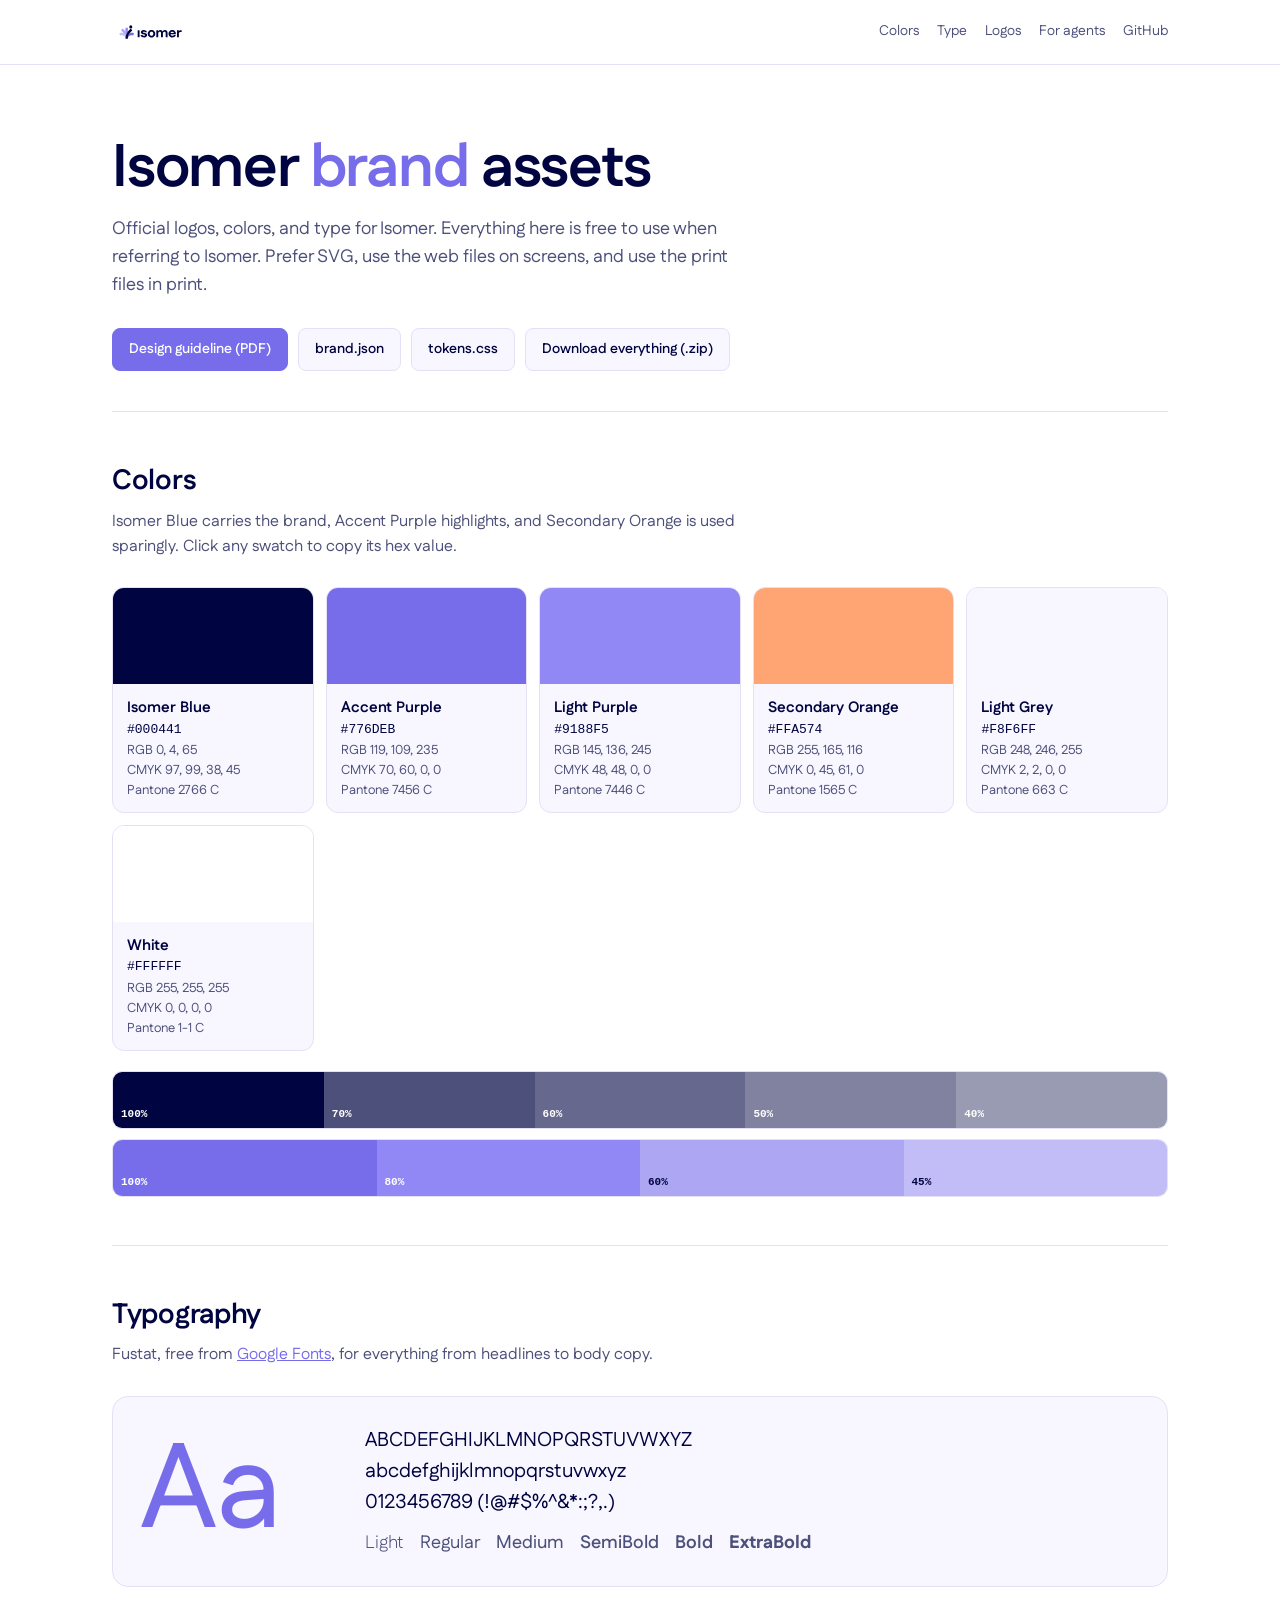
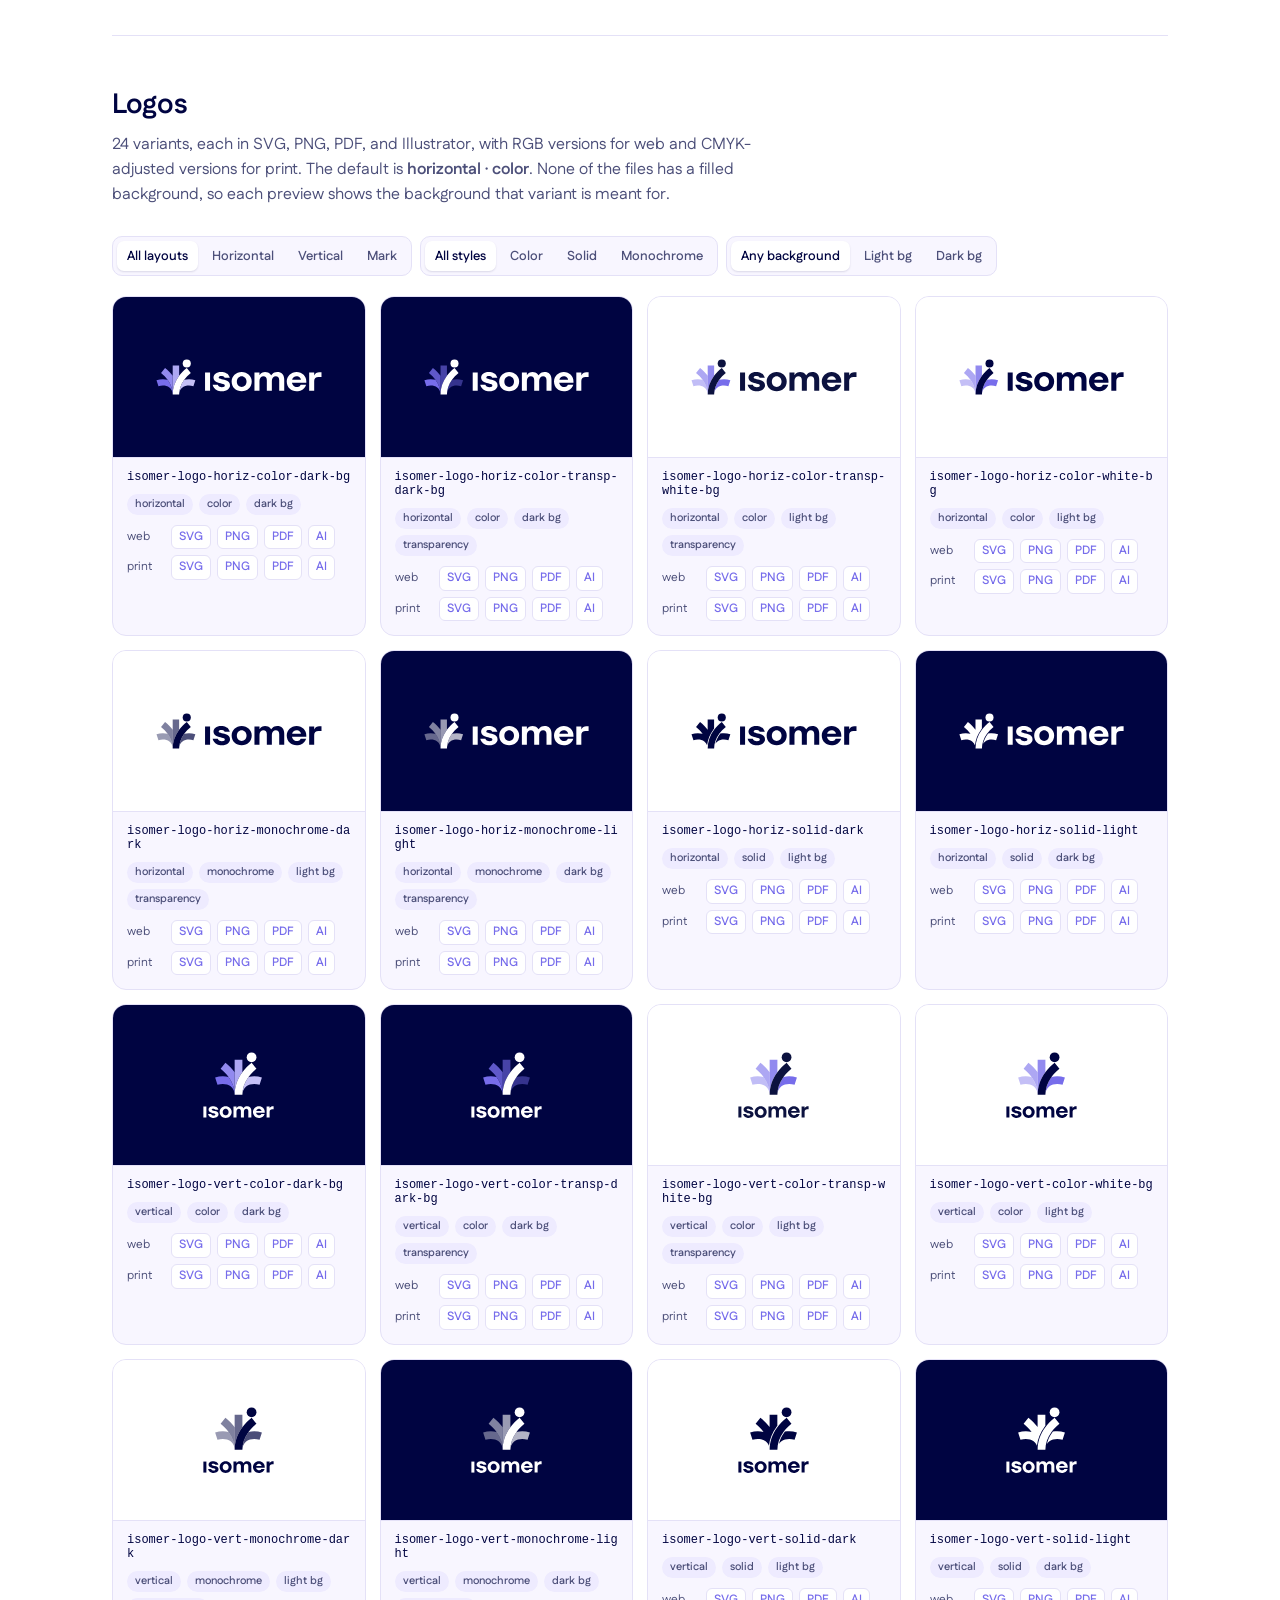
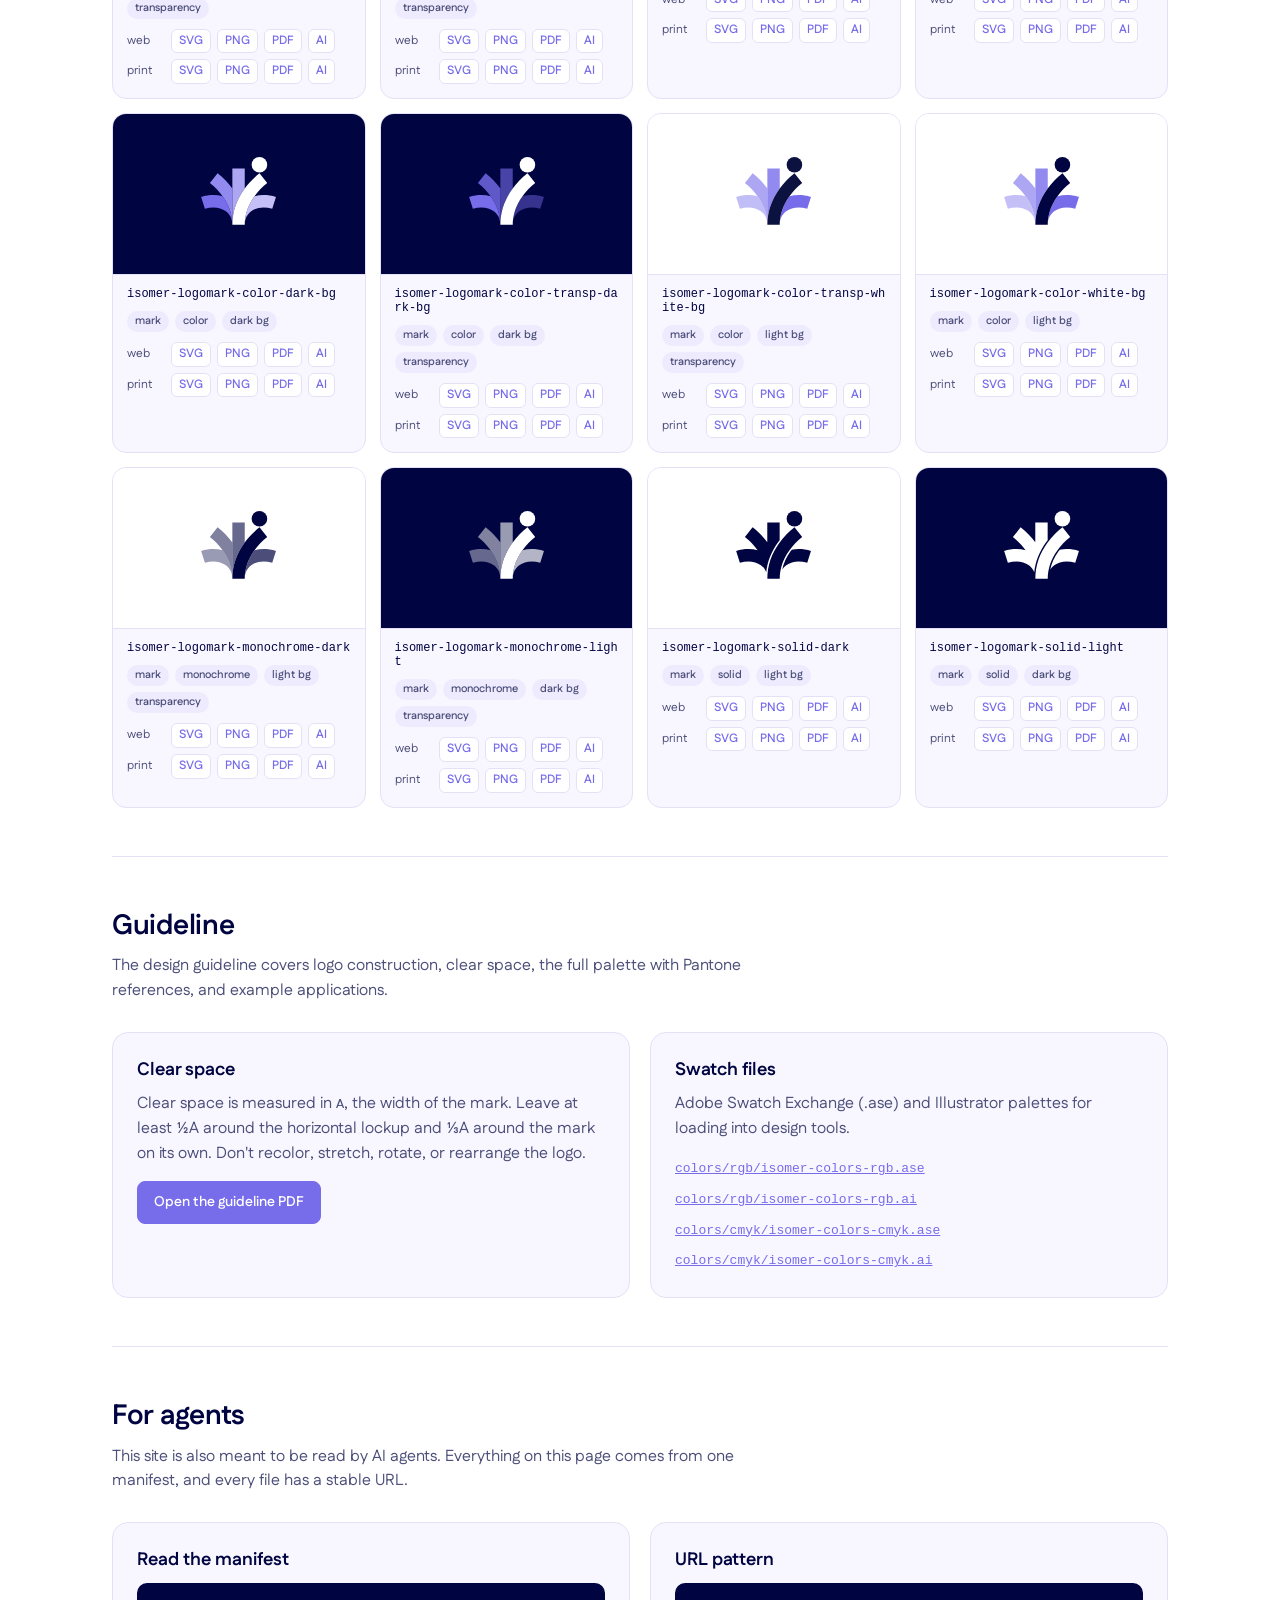
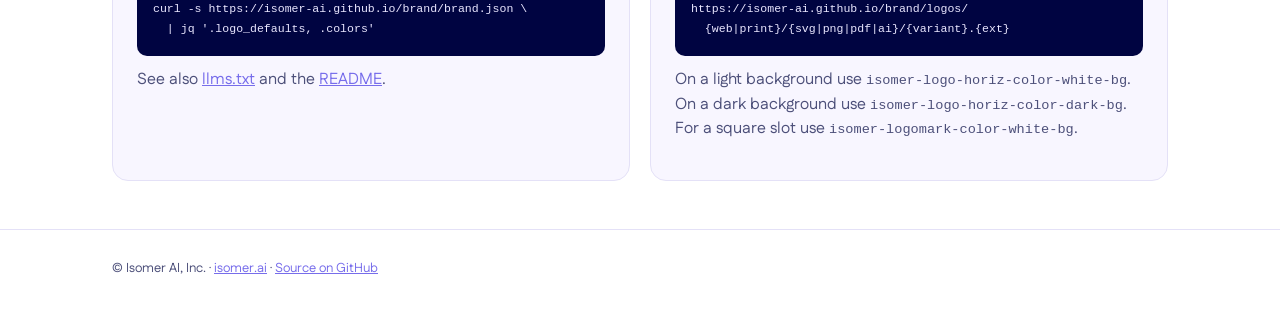
==== index.html @ 3ccd3fd5 "Add Isomer brand assets, manifest, and browsable site Logos (24 variants in SVG/PNG/PDF/AI, web RGB " ====
<!doctype html>
<html lang="en">
<head>
<meta charset="utf-8">
<meta name="viewport" content="width=device-width, initial-scale=1">
<title>Isomer Brand</title>
<meta name="description" content="Official Isomer logos, colors, and typography. Machine-readable manifest at brand.json.">
<link rel="icon" type="image/svg+xml" href="logos/web/svg/isomer-logomark-color-white-bg.svg">
<link rel="alternate" type="application/json" href="brand.json" title="Isomer brand manifest">
<link rel="preconnect" href="https://fonts.googleapis.com">
<link rel="preconnect" href="https://fonts.gstatic.com" crossorigin>
<link href="https://fonts.googleapis.com/css2?family=Fustat:wght@300..800&display=swap" rel="stylesheet">
<style>
  :root {
    --blue: #000441;
    --purple: #776DEB;
    --purple-light: #9188F5;
    --orange: #FFA574;
    --grey: #F8F6FF;

    --bg: #FFFFFF;
    --surface: #F8F6FF;
    --ink: #000441;
    --muted: #4D507A;
    --line: #E4E1F7;
    --chip: #EEEBFF;
    --tile-light: #FFFFFF;
    --tile-dark: #000441;
    color-scheme: light;
  }
  @media (prefers-color-scheme: dark) {
    :root:not([data-theme="light"]) {
      --bg: #04072B;
      --surface: #0B0F3D;
      --ink: #F2F0FF;
      --muted: #A9ABC8;
      --line: #1F2458;
      --chip: #171C52;
      --tile-light: #F8F6FF;
      --tile-dark: #000441;
      color-scheme: dark;
    }
  }
  :root[data-theme="dark"] {
    --bg: #04072B;
    --surface: #0B0F3D;
    --ink: #F2F0FF;
    --muted: #A9ABC8;
    --line: #1F2458;
    --chip: #171C52;
    --tile-light: #F8F6FF;
    --tile-dark: #000441;
    color-scheme: dark;
  }

  * { box-sizing: border-box; }
  html { -webkit-text-size-adjust: 100%; }
  body {
    margin: 0;
    background: var(--bg);
    color: var(--ink);
    font-family: "Fustat", system-ui, -apple-system, "Segoe UI", sans-serif;
    font-size: 16px;
    line-height: 1.55;
  }
  a { color: var(--purple); }
  code, pre { font-family: ui-monospace, SFMono-Regular, Menlo, monospace; font-size: 0.85em; }

  .wrap { max-width: 1120px; margin: 0 auto; padding: 0 16px; }
  @media (min-width: 720px) { .wrap { padding: 0 32px; } }

  header.top {
    border-bottom: 1px solid var(--line);
    position: sticky; top: 0; z-index: 5;
    background: color-mix(in srgb, var(--bg) 88%, transparent);
    backdrop-filter: blur(10px);
  }
  header.top .wrap { display: flex; align-items: center; gap: 16px; height: 64px; }
  header.top img { height: 28px; display: block; }
  header.top nav { margin-left: auto; display: flex; gap: 18px; font-size: 14px; }
  header.top nav a { color: var(--muted); text-decoration: none; }
  header.top nav a:hover { color: var(--ink); }
  @media (max-width: 640px) { header.top nav .opt { display: none; } }
  .logo-dark-mode { display: none !important; }
  @media (prefers-color-scheme: dark) {
    :root:not([data-theme="light"]) .logo-light-mode { display: none !important; }
    :root:not([data-theme="light"]) .logo-dark-mode { display: block !important; }
  }
  :root[data-theme="dark"] .logo-light-mode { display: none !important; }
  :root[data-theme="dark"] .logo-dark-mode { display: block !important; }

  .hero { padding: 72px 0 40px; }
  .hero h1 { font-size: clamp(36px, 6vw, 60px); line-height: 1.05; margin: 0 0 16px; font-weight: 700; letter-spacing: -0.02em; }
  .hero h1 span { color: var(--purple); }
  .hero p { max-width: 640px; color: var(--muted); font-size: 18px; margin: 0; }
  .hero .actions { display: flex; flex-wrap: wrap; gap: 10px; margin-top: 28px; }
  .btn {
    display: inline-flex; align-items: center; gap: 8px;
    padding: 10px 16px; border-radius: 8px; font-weight: 600; font-size: 14px;
    text-decoration: none; border: 1px solid var(--line); color: var(--ink); background: var(--surface);
  }
  .btn.primary { background: var(--purple); border-color: var(--purple); color: #fff; }

  section { padding: 48px 0; border-top: 1px solid var(--line); }
  section h2 { font-size: 28px; margin: 0 0 6px; letter-spacing: -0.01em; }
  section .lede { color: var(--muted); margin: 0 0 28px; max-width: 680px; }

  /* Colors */
  .swatches { display: grid; grid-template-columns: repeat(auto-fill, minmax(170px, 1fr)); gap: 12px; }
  .swatch { border: 1px solid var(--line); border-radius: 12px; overflow: hidden; background: var(--surface); cursor: pointer; text-align: left; padding: 0; font: inherit; color: inherit; }
  .swatch .chip { height: 96px; }
  .swatch .meta { padding: 12px 14px; font-size: 13px; color: var(--muted); }
  .swatch .meta b { display: block; color: var(--ink); font-size: 15px; }
  .swatch .meta .hex { font-family: ui-monospace, Menlo, monospace; color: var(--ink); }
  .tints { margin-top: 20px; display: grid; gap: 10px; }
  .tint-row { display: flex; border-radius: 10px; overflow: hidden; border: 1px solid var(--line); }
  .tint-row button { flex: 1; min-width: 0; height: 56px; border: 0; cursor: pointer; font: 600 11px ui-monospace, Menlo, monospace; display: flex; align-items: flex-end; padding: 8px; }

  /* Type */
  .type { display: grid; gap: 24px; grid-template-columns: 1fr; align-items: center; background: var(--surface); border: 1px solid var(--line); border-radius: 16px; padding: 28px; }
  @media (min-width: 720px) { .type { grid-template-columns: 200px 1fr; } }
  .type .aa { font-size: 120px; line-height: 1; font-weight: 500; color: var(--purple); }
  .type .glyphs { font-size: 20px; word-break: break-all; }
  .type .weights { display: flex; flex-wrap: wrap; gap: 16px; margin-top: 12px; color: var(--muted); font-size: 18px; }

  /* Logos */
  .filters { display: flex; flex-wrap: wrap; gap: 8px; margin-bottom: 20px; }
  .filters .group { display: flex; gap: 4px; background: var(--surface); border: 1px solid var(--line); border-radius: 10px; padding: 4px; flex-wrap: wrap; }
  .filters button { border: 0; background: transparent; color: var(--muted); font: 600 13px "Fustat", sans-serif; padding: 6px 10px; border-radius: 7px; cursor: pointer; }
  .filters button[aria-pressed="true"] { background: var(--bg); color: var(--ink); box-shadow: 0 1px 2px rgba(0,4,65,.12); }
  .grid { display: grid; grid-template-columns: repeat(auto-fill, minmax(250px, 1fr)); gap: 14px; }
  .card { border: 1px solid var(--line); border-radius: 14px; overflow: hidden; background: var(--surface); display: flex; flex-direction: column; }
  .card .preview { height: 160px; display: flex; align-items: center; justify-content: center; padding: 24px; }
  .card .preview.light { background: var(--tile-light); }
  .card .preview.dark { background: var(--tile-dark); }
  .card .preview img { max-width: 100%; max-height: 100%; }
  .card .body { padding: 12px 14px 14px; border-top: 1px solid var(--line); }
  .card .id { font: 12px ui-monospace, Menlo, monospace; word-break: break-all; margin-bottom: 10px; }
  .card .tags { display: flex; gap: 6px; flex-wrap: wrap; margin-bottom: 10px; }
  .tag { background: var(--chip); color: var(--muted); border-radius: 999px; padding: 2px 8px; font-size: 11px; font-weight: 600; }
  .dl { display: flex; flex-wrap: wrap; gap: 6px; align-items: center; font-size: 12px; }
  .dl span { color: var(--muted); width: 38px; }
  .dl a { text-decoration: none; border: 1px solid var(--line); border-radius: 6px; padding: 2px 7px; font-weight: 600; background: var(--bg); }
  .dl + .dl { margin-top: 6px; }

  /* Guideline + agents */
  .two { display: grid; gap: 20px; grid-template-columns: 1fr; }
  @media (min-width: 860px) { .two { grid-template-columns: 1fr 1fr; } }
  .panel { background: var(--surface); border: 1px solid var(--line); border-radius: 16px; padding: 24px; min-width: 0; }
  .panel h3 { margin: 0 0 8px; font-size: 18px; }
  .panel p { color: var(--muted); margin: 0 0 14px; }
  pre { background: var(--blue); color: #E9E7FF; padding: 16px; border-radius: 10px; overflow-x: auto; margin: 0 0 12px; line-height: 1.5; }
  .files { list-style: none; padding: 0; margin: 0; display: grid; gap: 6px; }
  .files a { font-family: ui-monospace, Menlo, monospace; font-size: 13px; }

  footer { border-top: 1px solid var(--line); padding: 28px 0 48px; color: var(--muted); font-size: 13px; }

  .toast { position: fixed; bottom: 20px; left: 50%; transform: translateX(-50%) translateY(20px); background: var(--blue); color: #fff; padding: 8px 14px; border-radius: 8px; font-size: 13px; opacity: 0; transition: .2s; pointer-events: none; }
  .toast.show { opacity: 1; transform: translateX(-50%) translateY(0); }
</style>
</head>
<body>
<header class="top">
  <div class="wrap">
    <a href="./" aria-label="Isomer brand home">
      <img class="logo-light-mode" src="logos/web/svg/isomer-logo-horiz-color-white-bg.svg" alt="Isomer">
      <img class="logo-dark-mode" src="logos/web/svg/isomer-logo-horiz-color-dark-bg.svg" alt="Isomer">
    </a>
    <nav>
      <a href="#colors">Colors</a>
      <a href="#type" class="opt">Type</a>
      <a href="#logos">Logos</a>
      <a href="#agents">For agents</a>
      <a href="https://github.com/isomer-ai/brand" class="opt">GitHub</a>
    </nav>
  </div>
</header>

<main class="wrap">
  <div class="hero">
    <h1>Isomer <span>brand</span> assets</h1>
    <p>Official logos, colors, and type for Isomer. Everything here is free to use when referring to Isomer. Prefer SVG, use the web files on screens, and use the print files in print.</p>
    <div class="actions">
      <a class="btn primary" href="guidelines/isomer-design-guideline.pdf">Design guideline (PDF)</a>
      <a class="btn" href="brand.json">brand.json</a>
      <a class="btn" href="tokens.css">tokens.css</a>
      <a class="btn" href="https://github.com/isomer-ai/brand/archive/refs/heads/main.zip">Download everything (.zip)</a>
    </div>
  </div>

  <section id="colors">
    <h2>Colors</h2>
    <p class="lede">Isomer Blue carries the brand, Accent Purple highlights, and Secondary Orange is used sparingly. Click any swatch to copy its hex value.</p>
    <div class="swatches" id="swatches"></div>
    <div class="tints" id="tints"></div>
  </section>

  <section id="type">
    <h2>Typography</h2>
    <p class="lede">Fustat, free from <a href="https://fonts.google.com/specimen/Fustat">Google Fonts</a>, for everything from headlines to body copy.</p>
    <div class="type">
      <div class="aa">Aa</div>
      <div>
        <div class="glyphs">ABCDEFGHIJKLMNOPQRSTUVWXYZ<br>abcdefghijklmnopqrstuvwxyz<br>0123456789 (!@#$%^&amp;*:;?,.)</div>
        <div class="weights">
          <span style="font-weight:300">Light</span>
          <span style="font-weight:400">Regular</span>
          <span style="font-weight:500">Medium</span>
          <span style="font-weight:600">SemiBold</span>
          <span style="font-weight:700">Bold</span>
          <span style="font-weight:800">ExtraBold</span>
        </div>
      </div>
    </div>
  </section>

  <section id="logos">
    <h2>Logos</h2>
    <p class="lede">24 variants, each in SVG, PNG, PDF, and Illustrator, with RGB versions for web and CMYK-adjusted versions for print. The default is <b>horizontal · color</b>. None of the files has a filled background, so each preview shows the background that variant is meant for.</p>
    <div class="filters" id="filters"></div>
    <div class="grid" id="grid"></div>
  </section>

  <section id="guideline">
    <h2>Guideline</h2>
    <p class="lede">The design guideline covers logo construction, clear space, the full palette with Pantone references, and example applications.</p>
    <div class="two">
      <div class="panel">
        <h3>Clear space</h3>
        <p>Clear space is measured in <code>A</code>, the width of the mark. Leave at least ½A around the horizontal lockup and ⅓A around the mark on its own. Don't recolor, stretch, rotate, or rearrange the logo.</p>
        <a class="btn primary" href="guidelines/isomer-design-guideline.pdf">Open the guideline PDF</a>
      </div>
      <div class="panel">
        <h3>Swatch files</h3>
        <p>Adobe Swatch Exchange (.ase) and Illustrator palettes for loading into design tools.</p>
        <ul class="files">
          <li><a href="colors/rgb/isomer-colors-rgb.ase">colors/rgb/isomer-colors-rgb.ase</a></li>
          <li><a href="colors/rgb/isomer-colors-rgb.ai">colors/rgb/isomer-colors-rgb.ai</a></li>
          <li><a href="colors/cmyk/isomer-colors-cmyk.ase">colors/cmyk/isomer-colors-cmyk.ase</a></li>
          <li><a href="colors/cmyk/isomer-colors-cmyk.ai">colors/cmyk/isomer-colors-cmyk.ai</a></li>
        </ul>
      </div>
    </div>
  </section>

  <section id="agents">
    <h2>For agents</h2>
    <p class="lede">This site is also meant to be read by AI agents. Everything on this page comes from one manifest, and every file has a stable URL.</p>
    <div class="two">
      <div class="panel">
        <h3>Read the manifest</h3>
<pre><code>curl -s https://isomer-ai.github.io/brand/brand.json \
  | jq '.logo_defaults, .colors'</code></pre>
        <p>See also <a href="llms.txt">llms.txt</a> and the <a href="https://github.com/isomer-ai/brand#readme">README</a>.</p>
      </div>
      <div class="panel">
        <h3>URL pattern</h3>
<pre><code>https://isomer-ai.github.io/brand/logos/
  {web|print}/{svg|png|pdf|ai}/{variant}.{ext}</code></pre>
        <p>On a light background use <code>isomer-logo-horiz-color-white-bg</code>. On a dark background use <code>isomer-logo-horiz-color-dark-bg</code>. For a square slot use <code>isomer-logomark-color-white-bg</code>.</p>
      </div>
    </div>
  </section>
</main>

<footer>
  <div class="wrap">© Isomer AI, Inc. · <a href="https://isomer.ai">isomer.ai</a> · <a href="https://github.com/isomer-ai/brand">Source on GitHub</a></div>
</footer>

<div class="toast" id="toast" role="status" aria-live="polite"></div>

<script>
(async () => {
  const toast = document.getElementById("toast");
  let t;
  const copy = async (text) => {
    try { await navigator.clipboard.writeText(text); toast.textContent = "Copied " + text; }
    catch { toast.textContent = text; }
    toast.classList.add("show"); clearTimeout(t); t = setTimeout(() => toast.classList.remove("show"), 1400);
  };
  const el = (tag, attrs = {}, ...kids) => {
    const n = document.createElement(tag);
    for (const [k, v] of Object.entries(attrs)) k === "style" ? n.style.cssText = v : n.setAttribute(k, v);
    for (const k of kids) n.append(k);
    return n;
  };
  const readable = (hex) => {
    const [r, g, b] = [1, 3, 5].map(i => parseInt(hex.slice(i, i + 2), 16));
    return (0.299 * r + 0.587 * g + 0.114 * b) > 160 ? "#000441" : "#FFFFFF";
  };

  let brand;
  try { brand = await (await fetch("brand.json")).json(); }
  catch { document.getElementById("grid").textContent = "Couldn't load brand.json."; return; }

  const sw = document.getElementById("swatches");
  for (const c of brand.colors) {
    const b = el("button", { class: "swatch", type: "button", title: "Copy " + c.hex },
      el("div", { class: "chip", style: `background:${c.hex}` }),
      el("div", { class: "meta" },
        el("b", {}, c.name),
        el("div", { class: "hex" }, c.hex),
        el("div", {}, `RGB ${c.rgb.join(", ")}`),
        el("div", {}, `CMYK ${c.cmyk.join(", ")}`),
        el("div", {}, `Pantone ${c.pantone}`)));
    b.onclick = () => copy(c.hex);
    sw.append(b);
  }
  const tints = document.getElementById("tints");
  for (const [name, steps] of Object.entries(brand.tints)) {
    const row = el("div", { class: "tint-row", "aria-label": name + " tints" });
    for (const [pct, hex] of Object.entries(steps).sort((a, b) => b[0] - a[0])) {
      const btn = el("button", { type: "button", title: `${name} ${pct}% · ${hex}`, style: `background:${hex};color:${readable(hex)}` }, `${pct}%`);
      btn.onclick = () => copy(hex);
      row.append(btn);
    }
    tints.append(row);
  }

  const state = { layout: "all", style: "all", use_on: "all" };
  const groups = {
    layout: [["all", "All layouts"], ["horizontal", "Horizontal"], ["vertical", "Vertical"], ["mark", "Mark"]],
    style: [["all", "All styles"], ["color", "Color"], ["solid", "Solid"], ["monochrome", "Monochrome"]],
    use_on: [["all", "Any background"], ["light", "Light bg"], ["dark", "Dark bg"]],
  };
  const filters = document.getElementById("filters");
  for (const [key, opts] of Object.entries(groups)) {
    const g = el("div", { class: "group", role: "group" });
    for (const [val, label] of opts) {
      const b = el("button", { type: "button", "aria-pressed": String(state[key] === val) }, label);
      b.onclick = () => {
        state[key] = val;
        g.querySelectorAll("button").forEach(x => x.setAttribute("aria-pressed", String(x === b)));
        render();
      };
      g.append(b);
    }
    filters.append(g);
  }

  const grid = document.getElementById("grid");
  const render = () => {
    grid.replaceChildren();
    for (const v of brand.logos) {
      if (["layout", "style", "use_on"].some(k => state[k] !== "all" && v[k] !== state[k])) continue;
      const rel = (u) => u.replace(brand.base_url, "");
      const rows = ["web", "print"].map(m => {
        const f = v.files[m] || {};
        return el("div", { class: "dl" }, el("span", {}, m),
          ...["svg", "png", "pdf", "ai"].filter(x => f[x]).map(x => el("a", { href: rel(f[x]), download: "" }, x.toUpperCase())));
      });
      const tags = [v.layout, v.style, v.use_on + " bg"].concat(v.transparency ? ["transparency"] : []);
      grid.append(el("div", { class: "card" },
        el("div", { class: "preview " + v.use_on },
          el("img", { src: rel(v.files.web.svg), alt: v.id, loading: "lazy" })),
        el("div", { class: "body" },
          el("div", { class: "id" }, v.id),
          el("div", { class: "tags" }, ...tags.map(x => el("span", { class: "tag" }, x))),
          ...rows)));
    }
    if (!grid.children.length) grid.textContent = "No variants match these filters.";
  };
  render();
})();
</script>
</body>
</html>
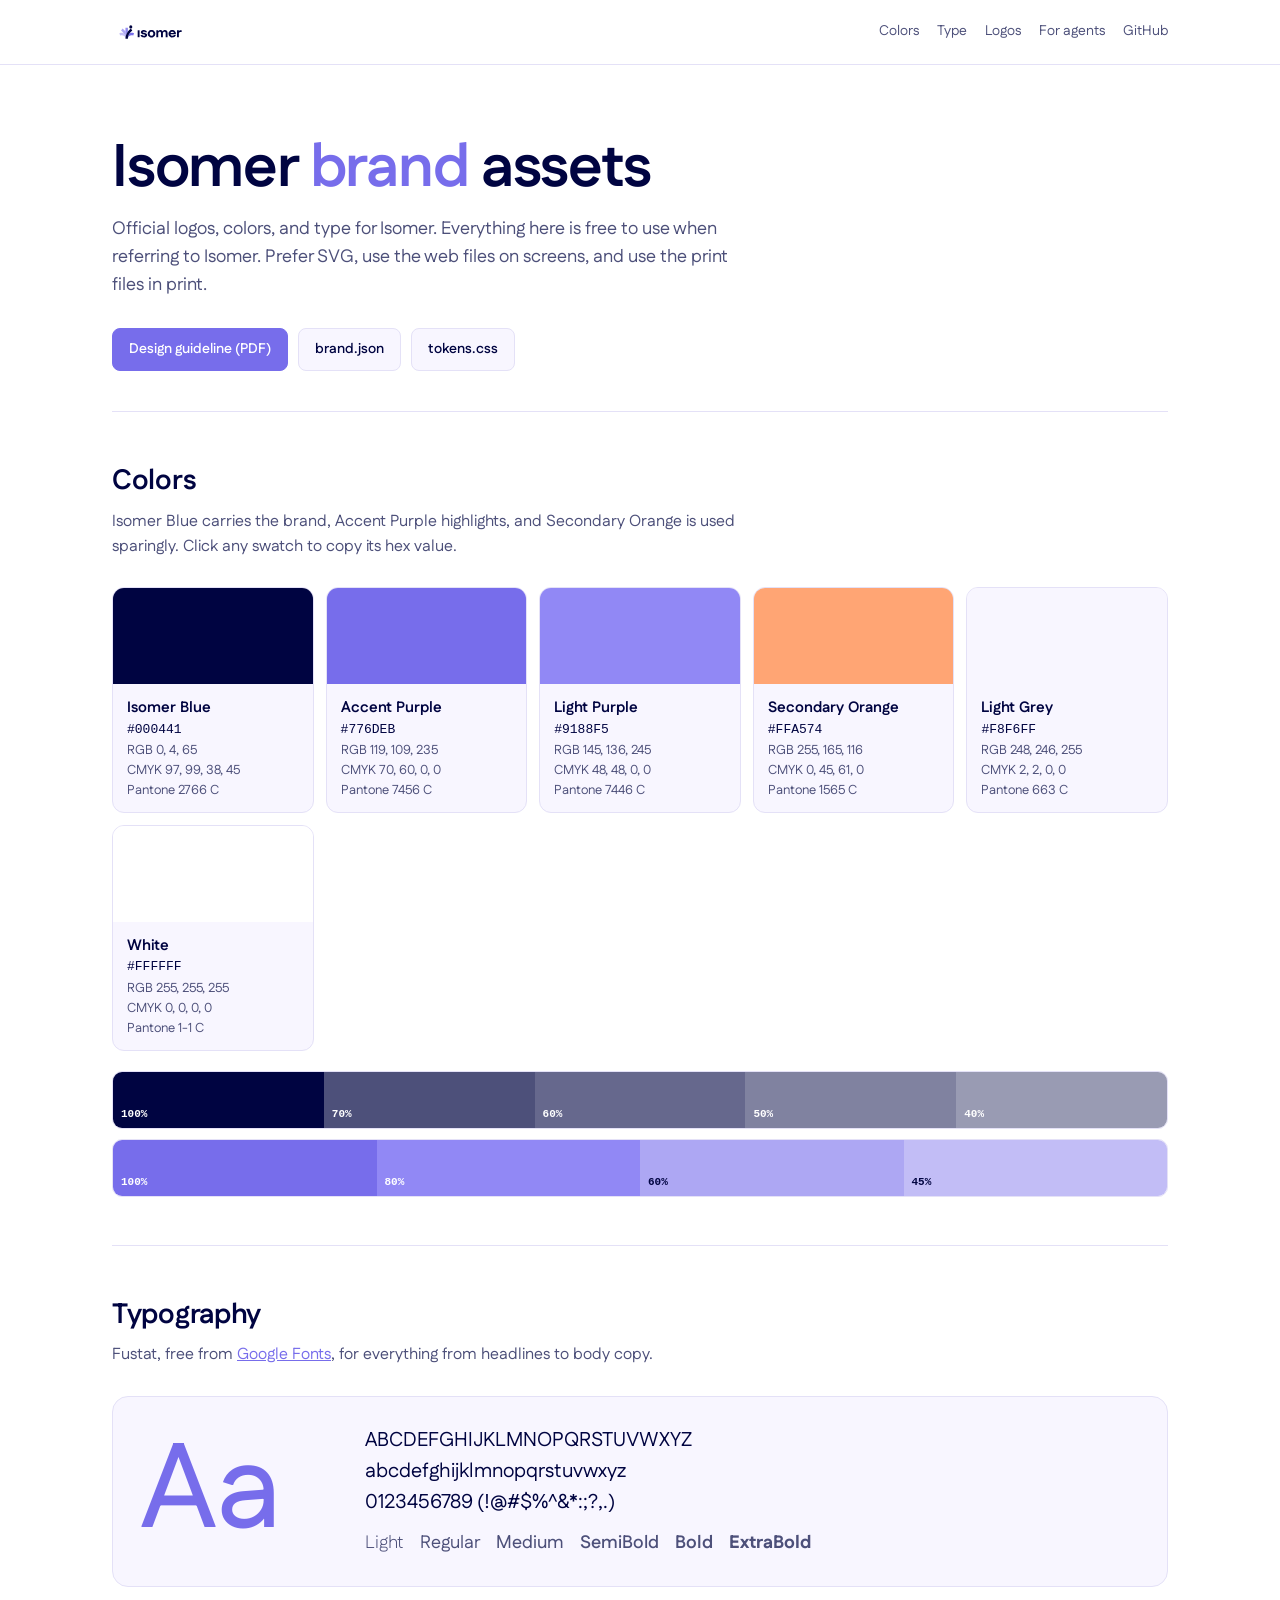
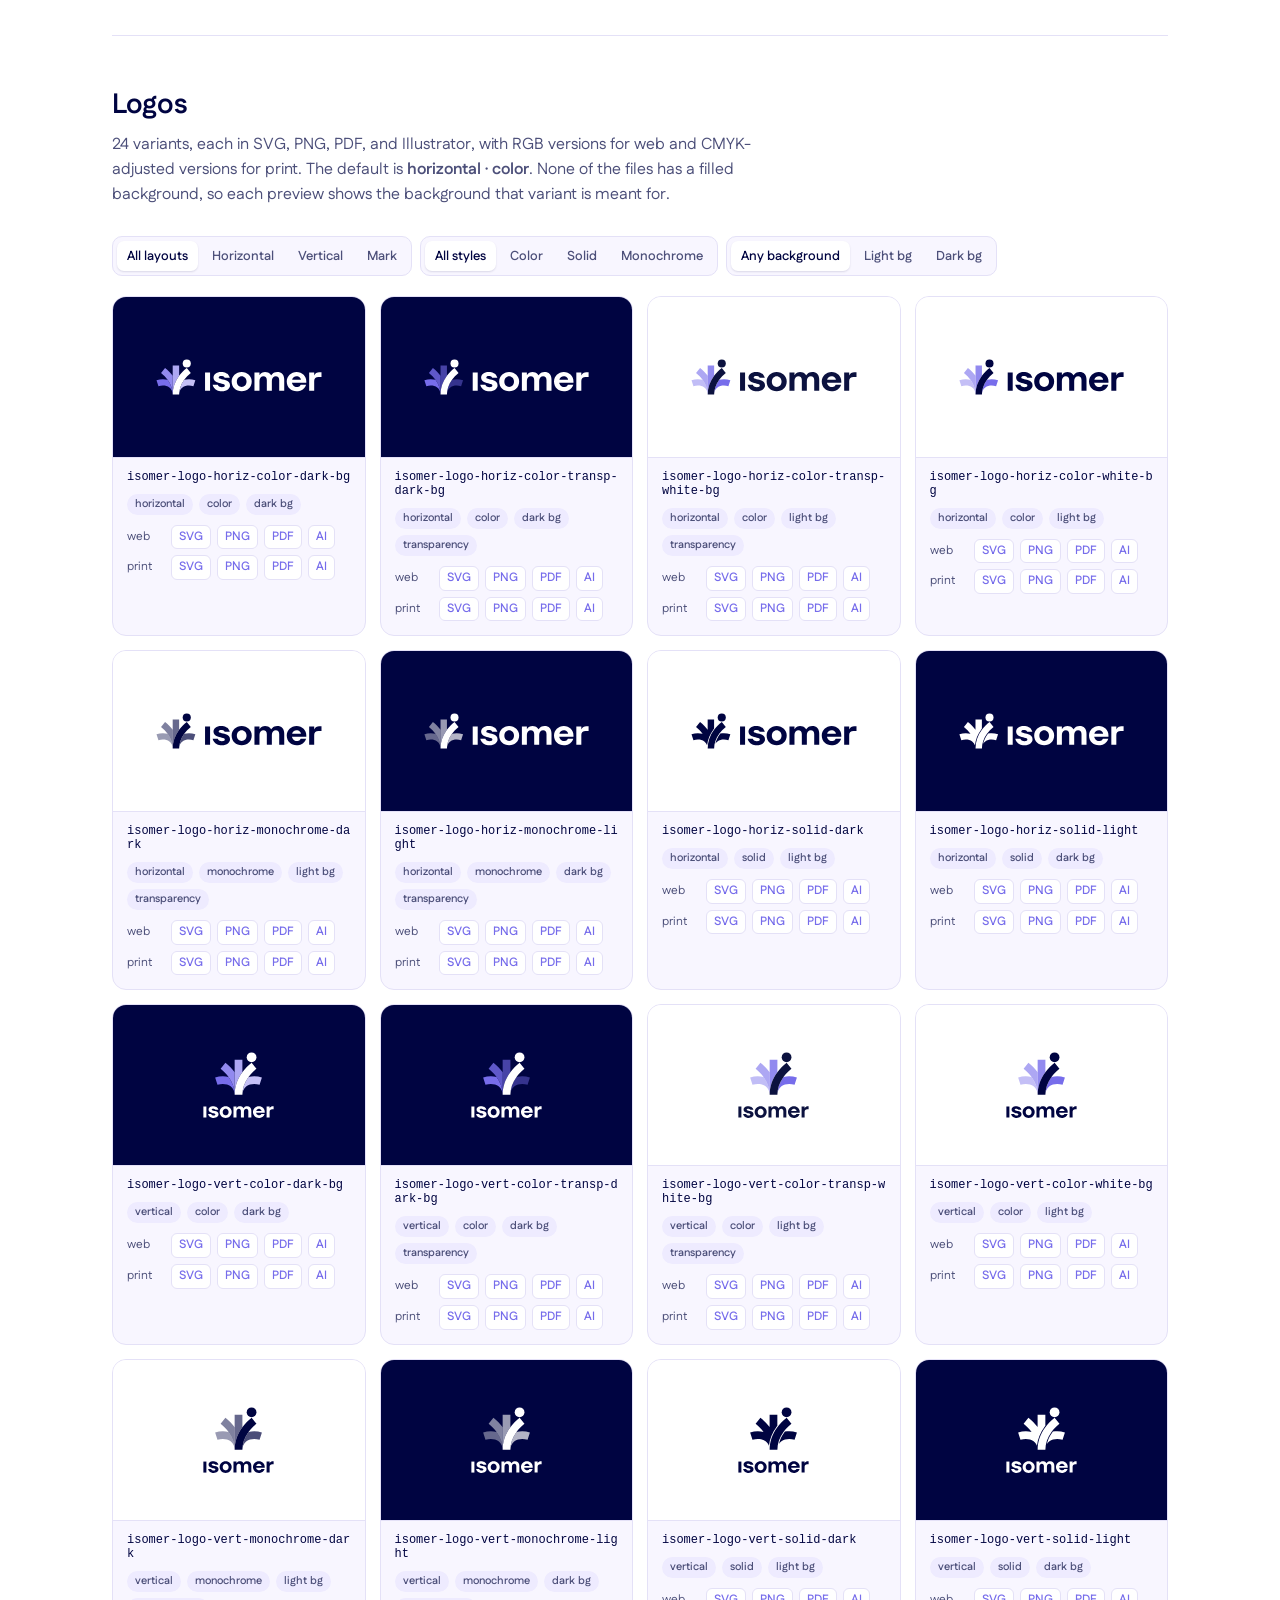
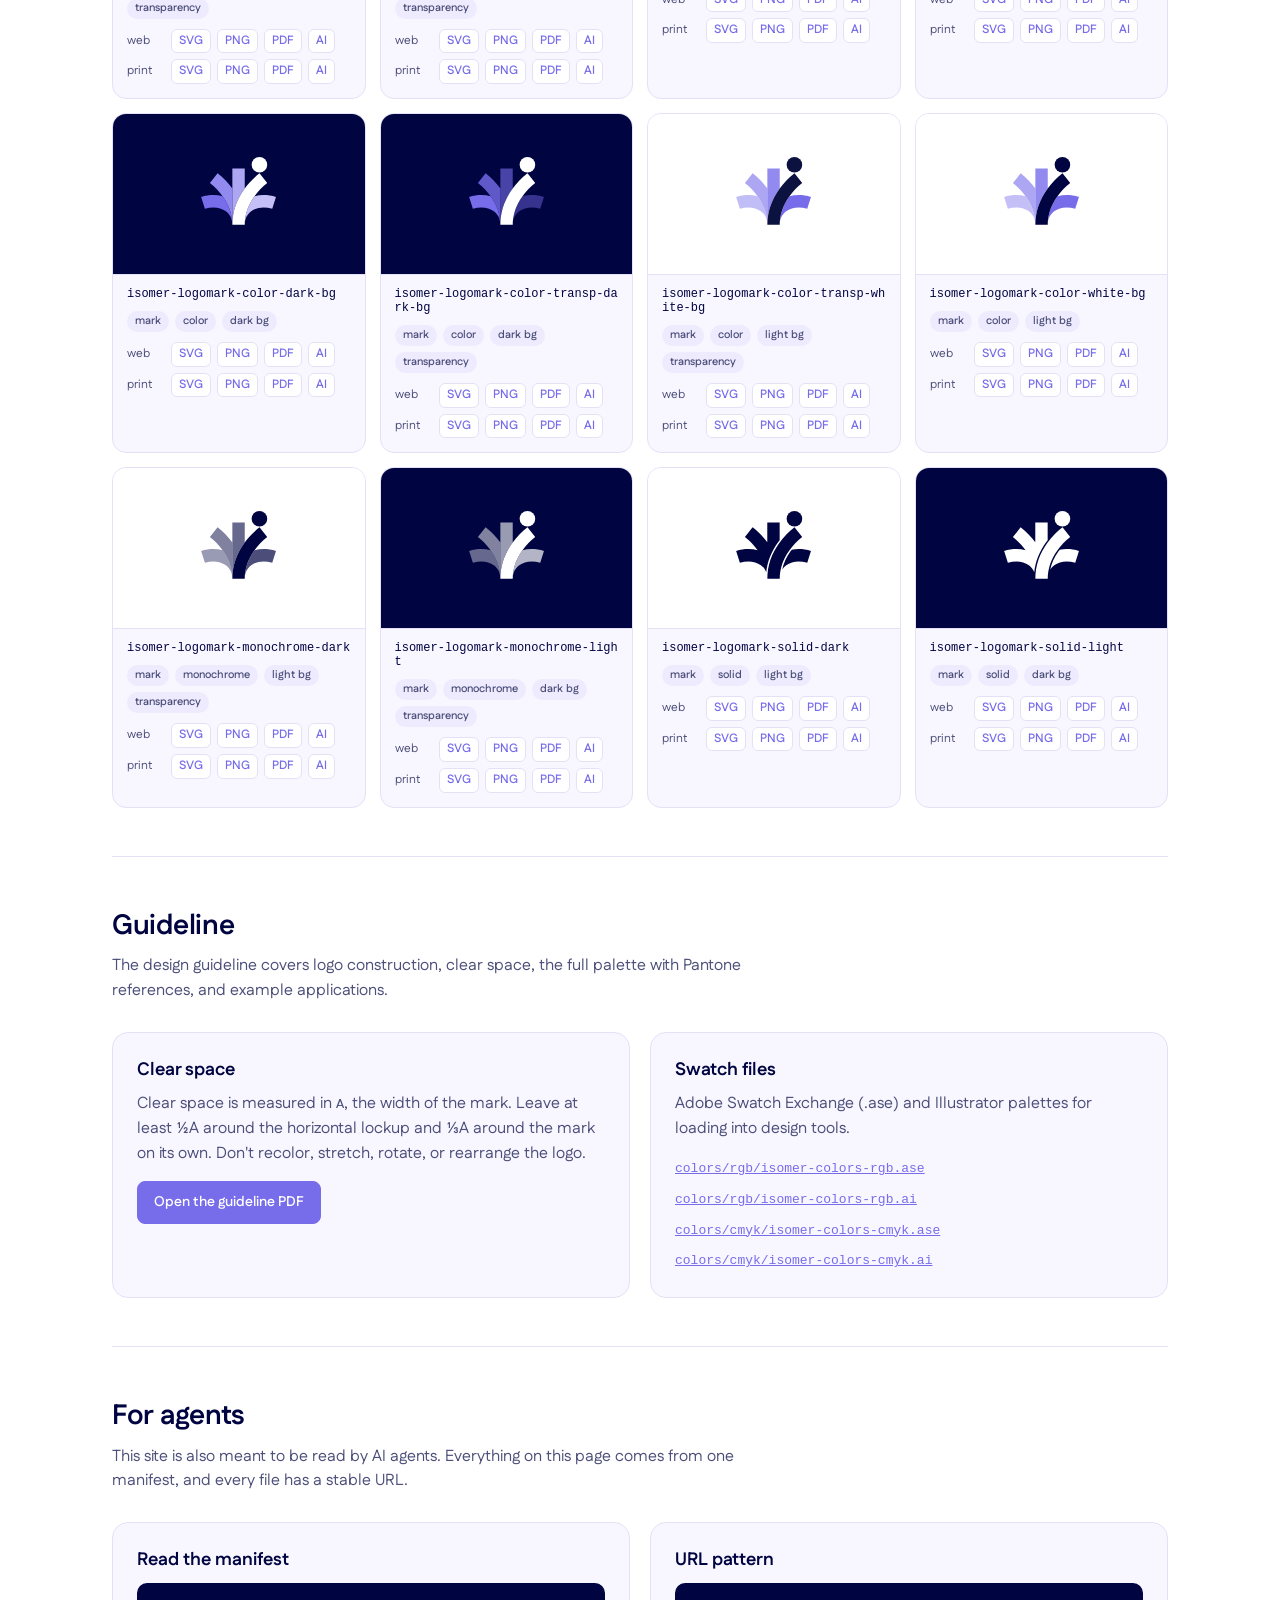
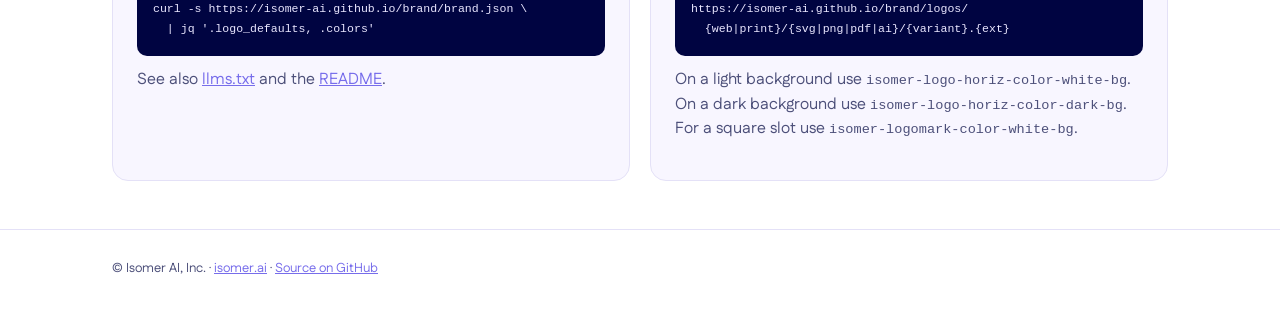
==== commit 9af35ec5: "Remove download-everything button from site Co-Authored-By: Claude Opus 5.5 (1M context) <noreply@an" ====
--- a/index.html
+++ b/index.html
@@ -184,7 +184,6 @@
       <a class="btn primary" href="guidelines/isomer-design-guideline.pdf">Design guideline (PDF)</a>
       <a class="btn" href="brand.json">brand.json</a>
       <a class="btn" href="tokens.css">tokens.css</a>
-      <a class="btn" href="https://github.com/isomer-ai/brand/archive/refs/heads/main.zip">Download everything (.zip)</a>
     </div>
   </div>
 
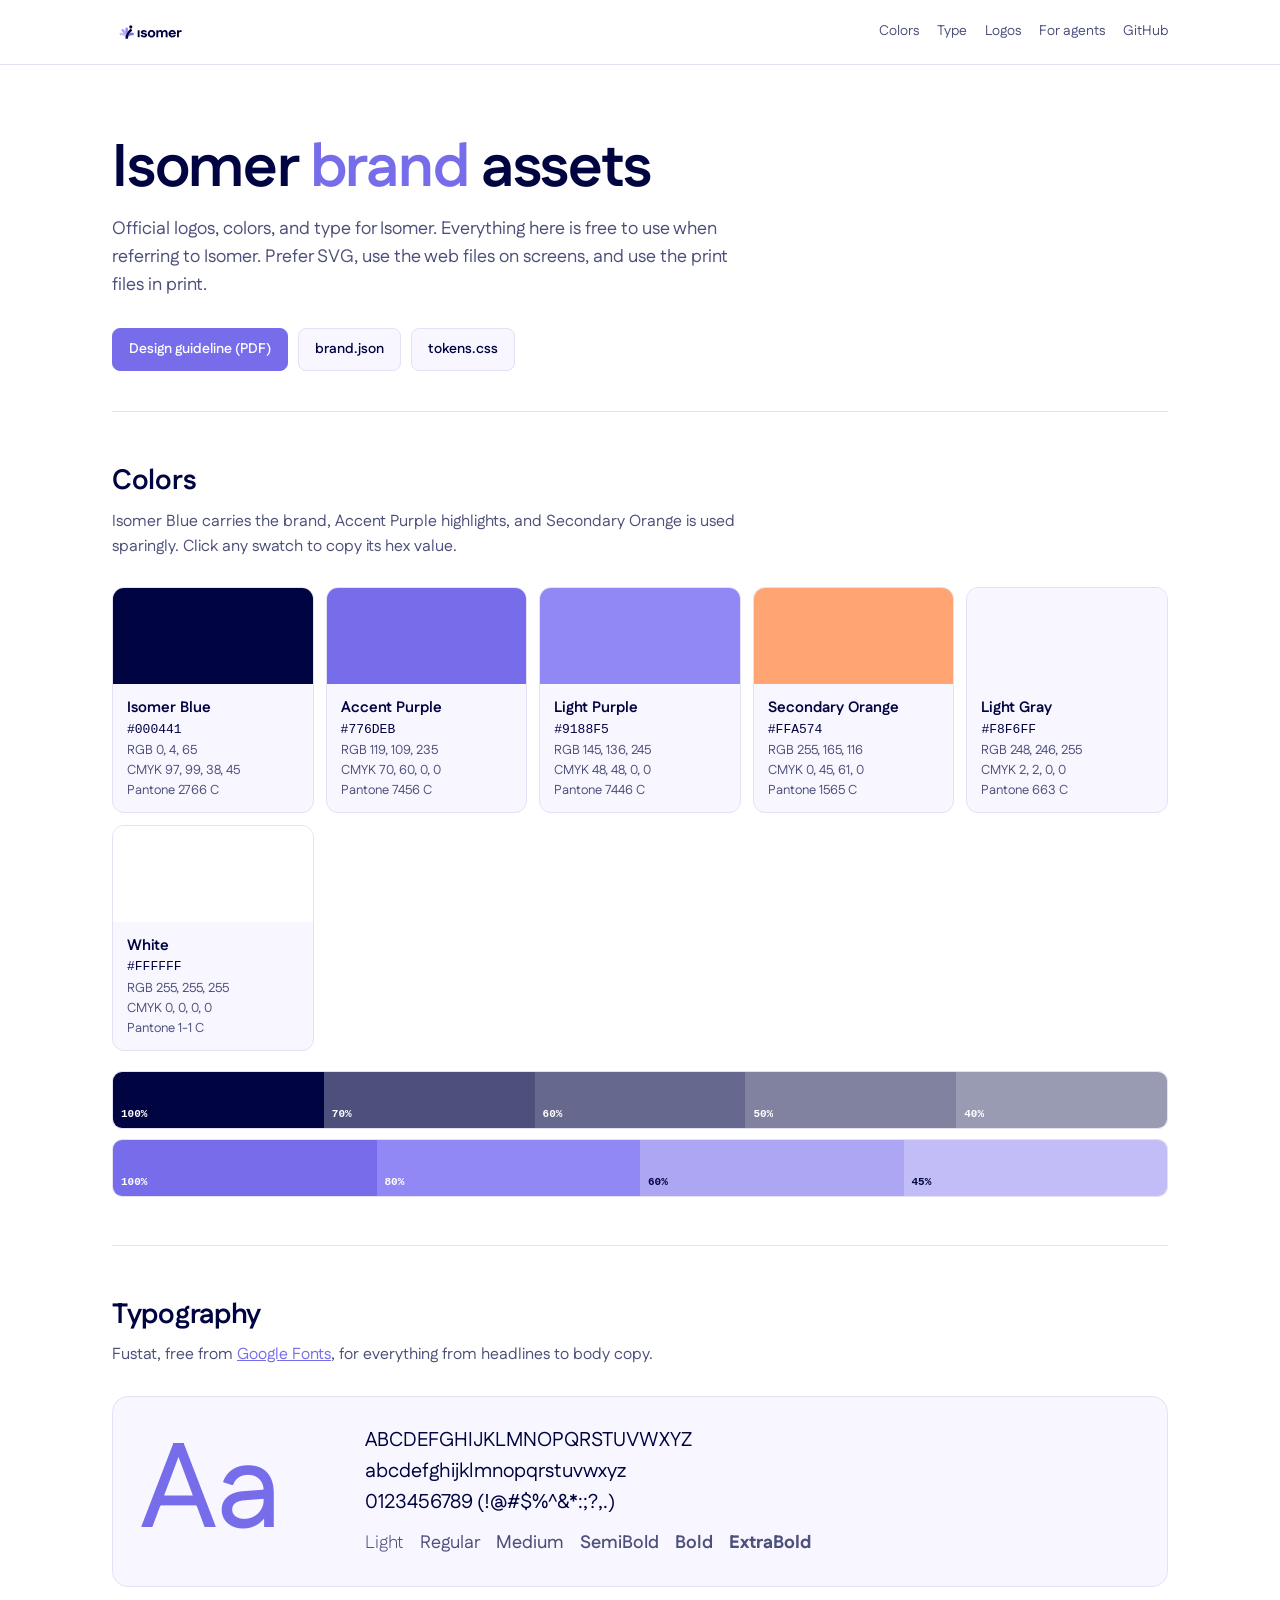
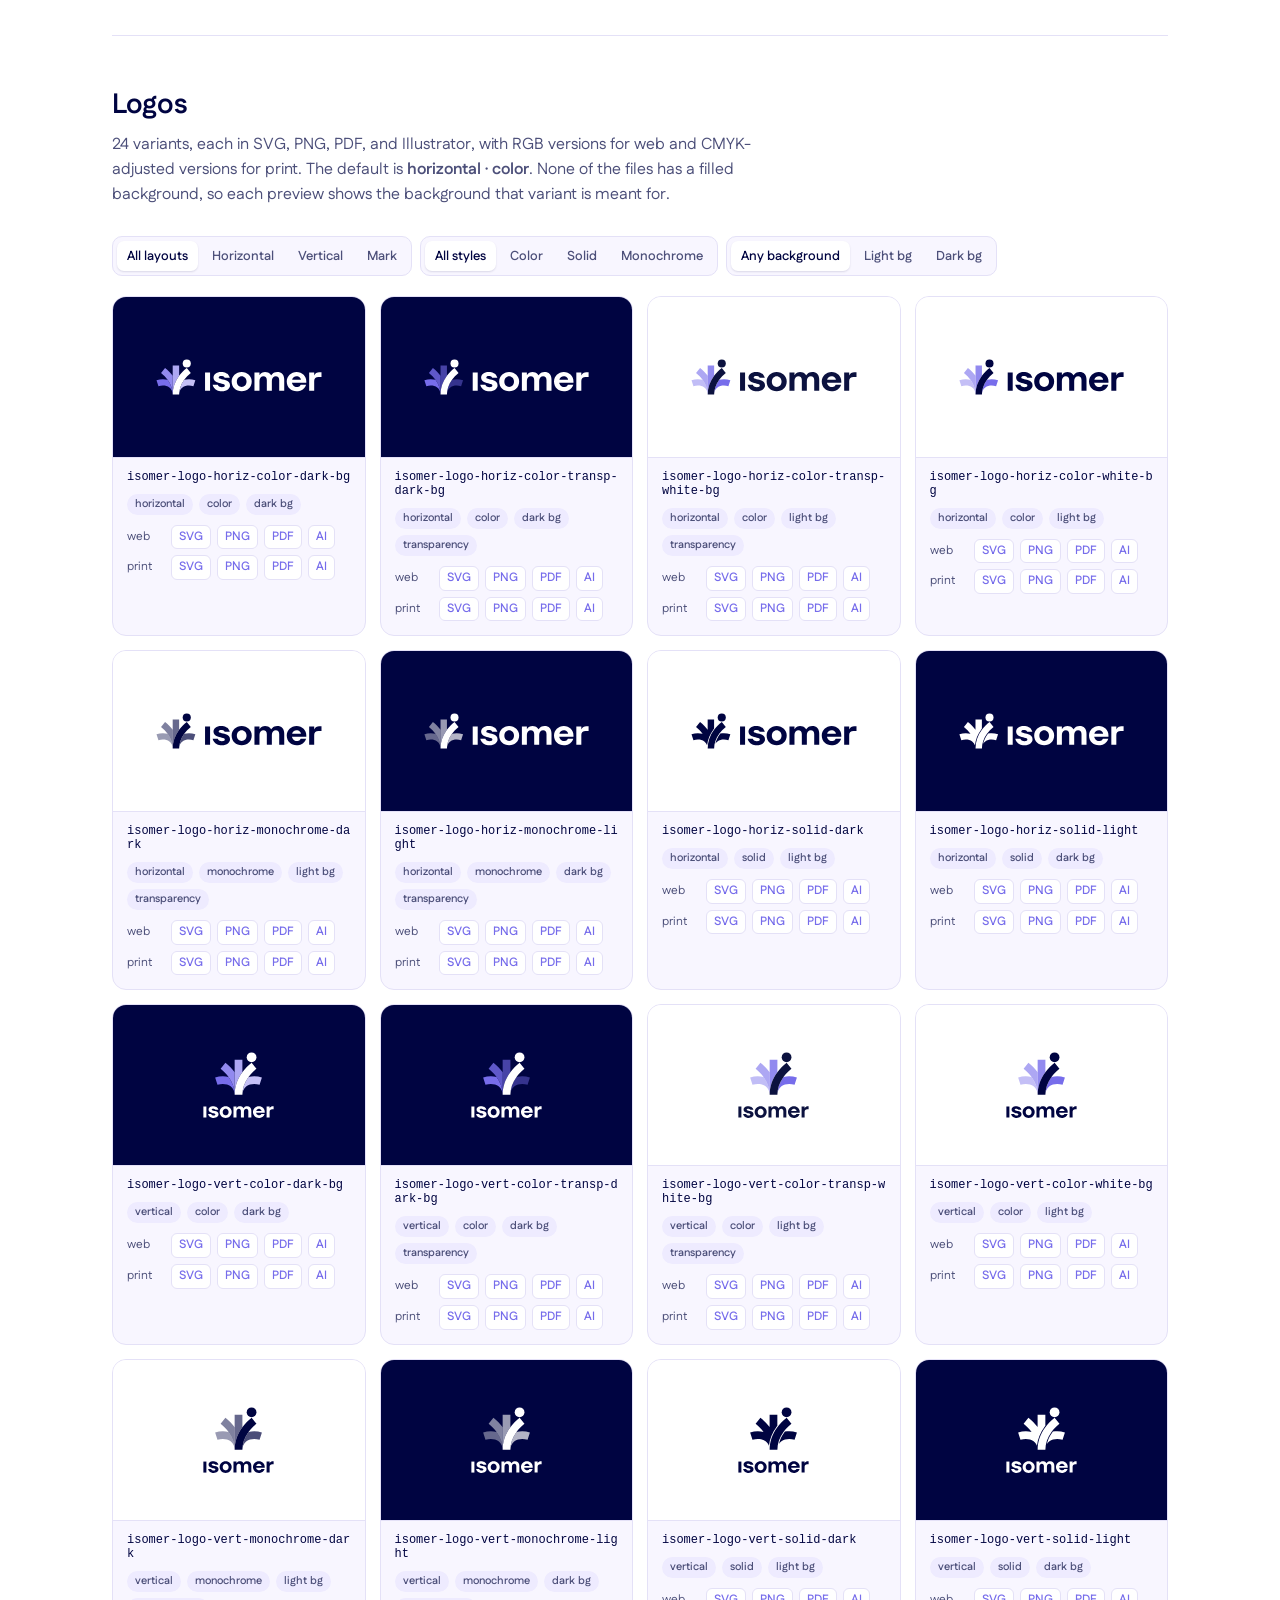
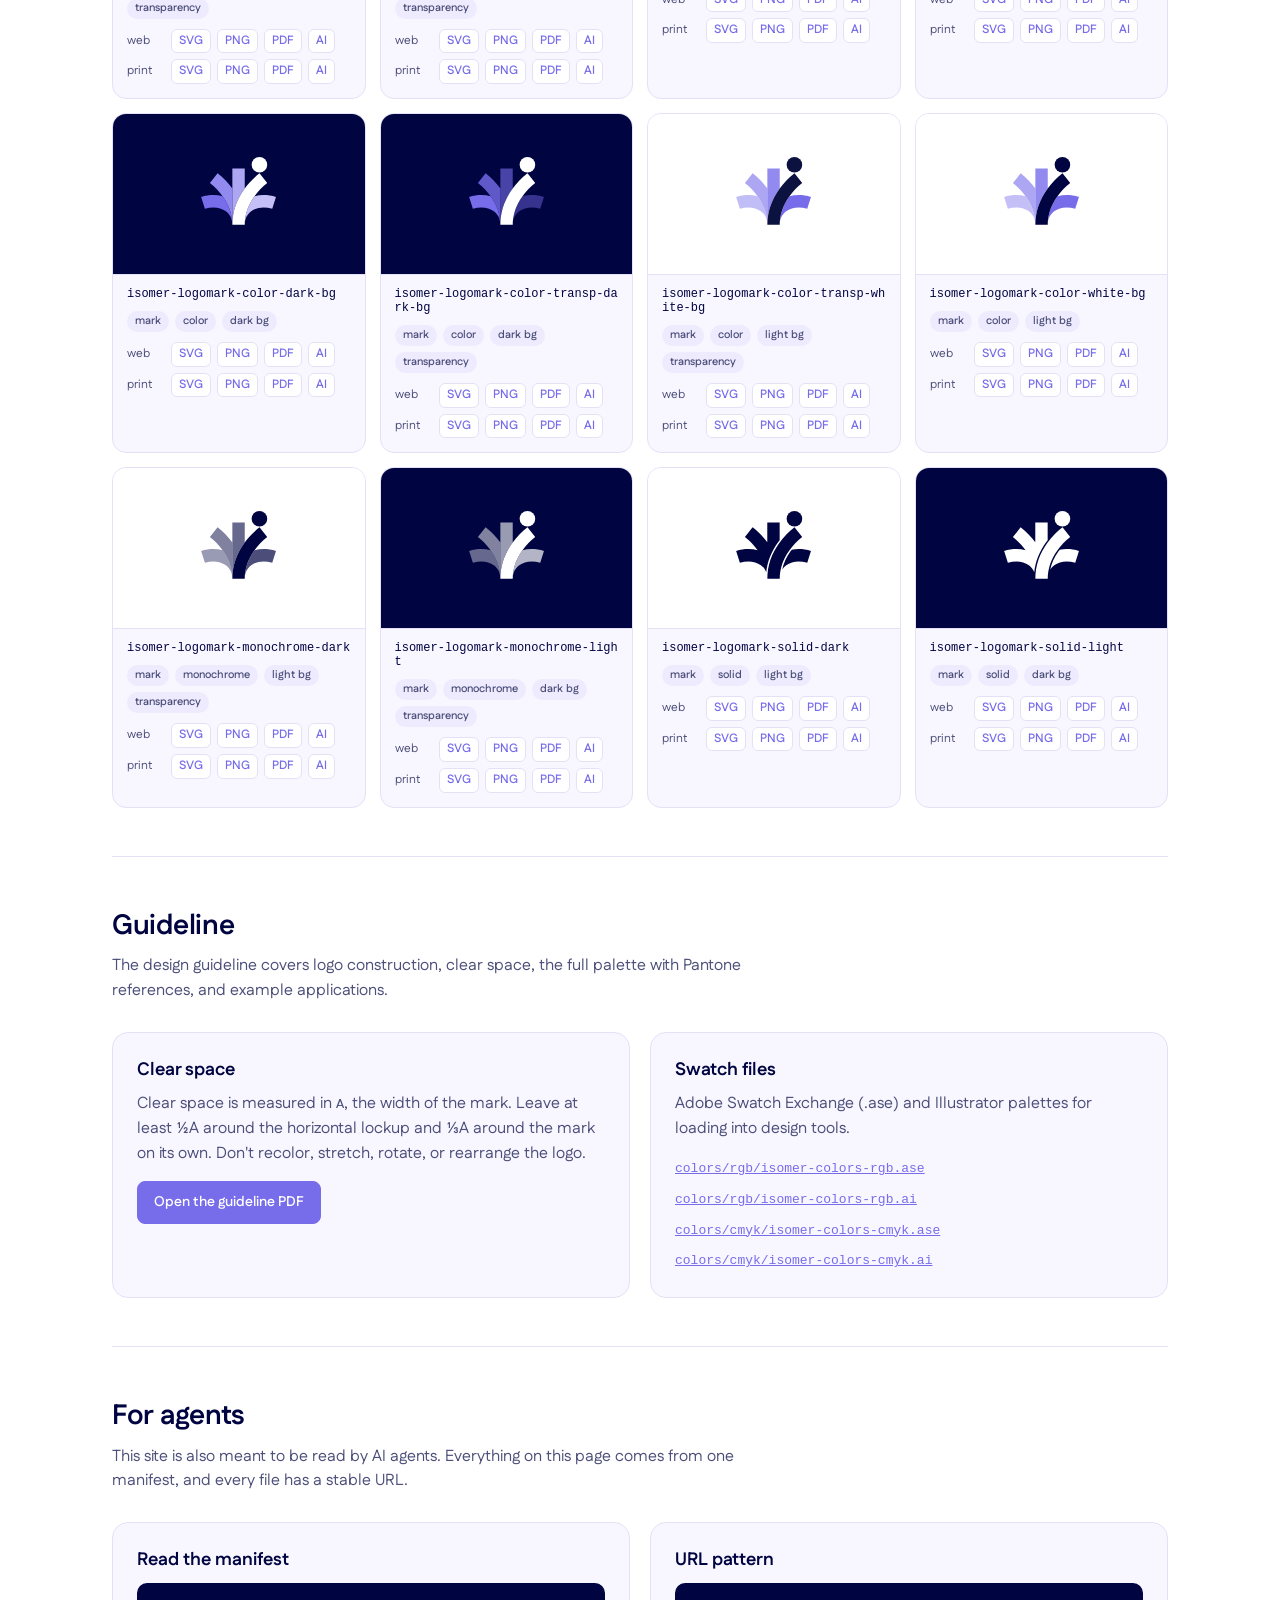
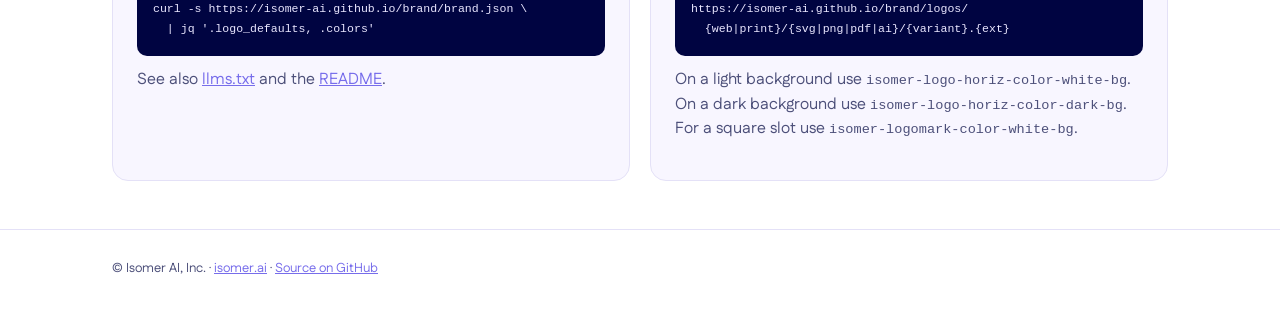
==== commit e78d448a: "Use the US spelling "gray" throughout Prose, color names and token names: light-gray, section-gray, " ====
--- a/index.html
+++ b/index.html
@@ -16,7 +16,7 @@
     --purple: #776DEB;
     --purple-light: #9188F5;
     --orange: #FFA574;
-    --grey: #F8F6FF;
+    --gray: #F8F6FF;
 
     --bg: #FFFFFF;
     --surface: #F8F6FF;
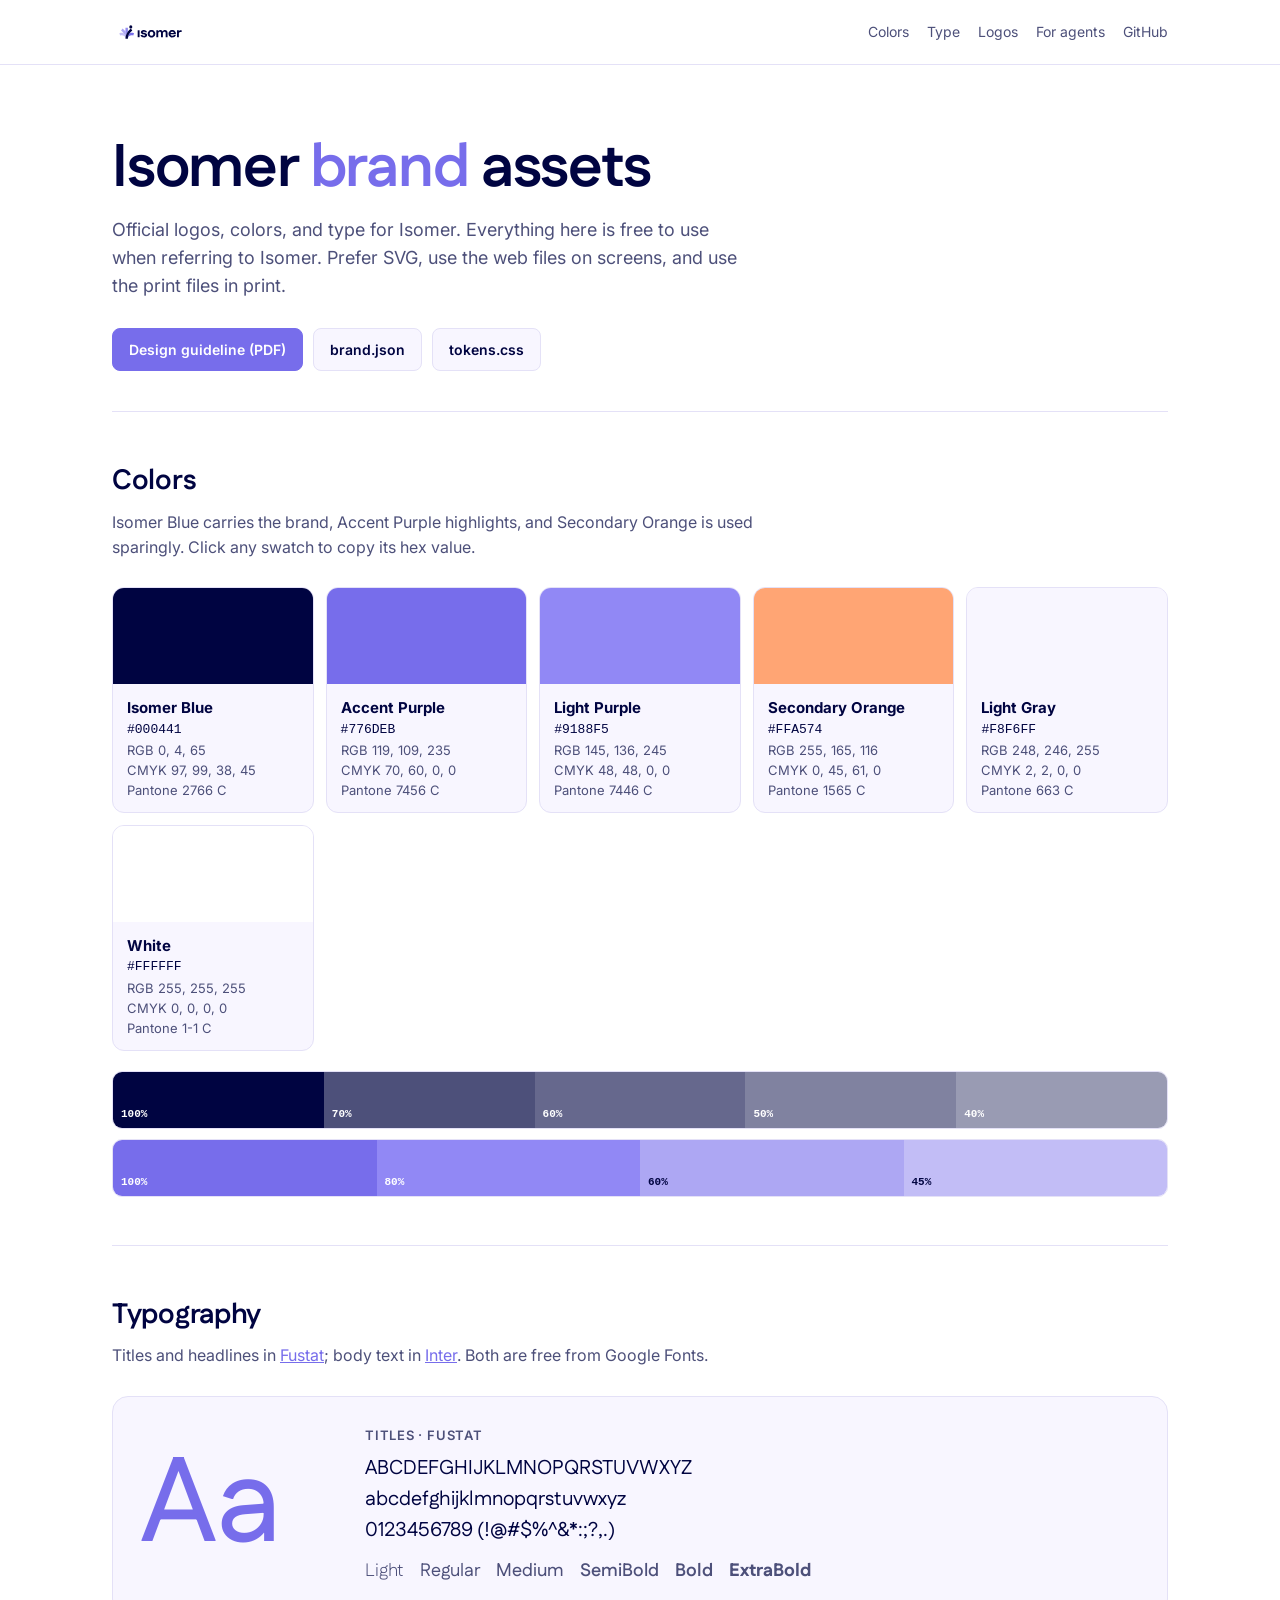
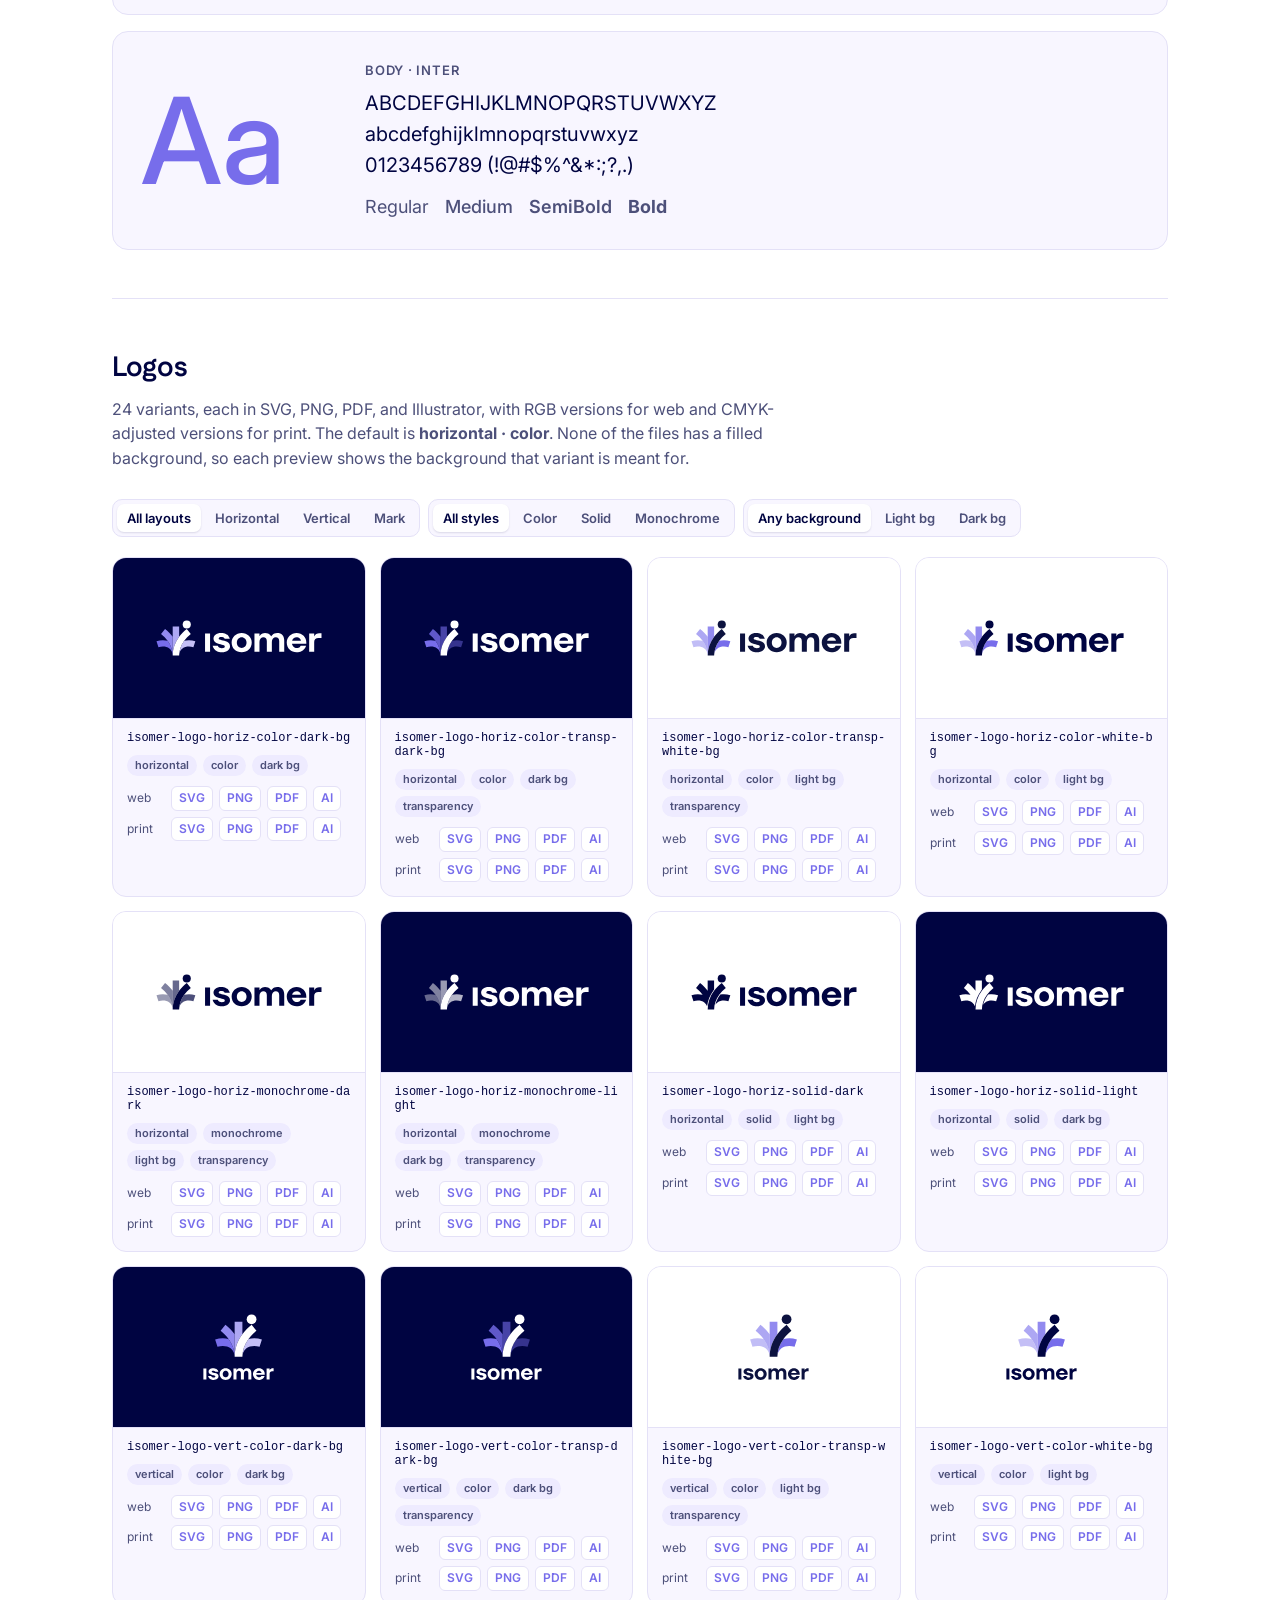
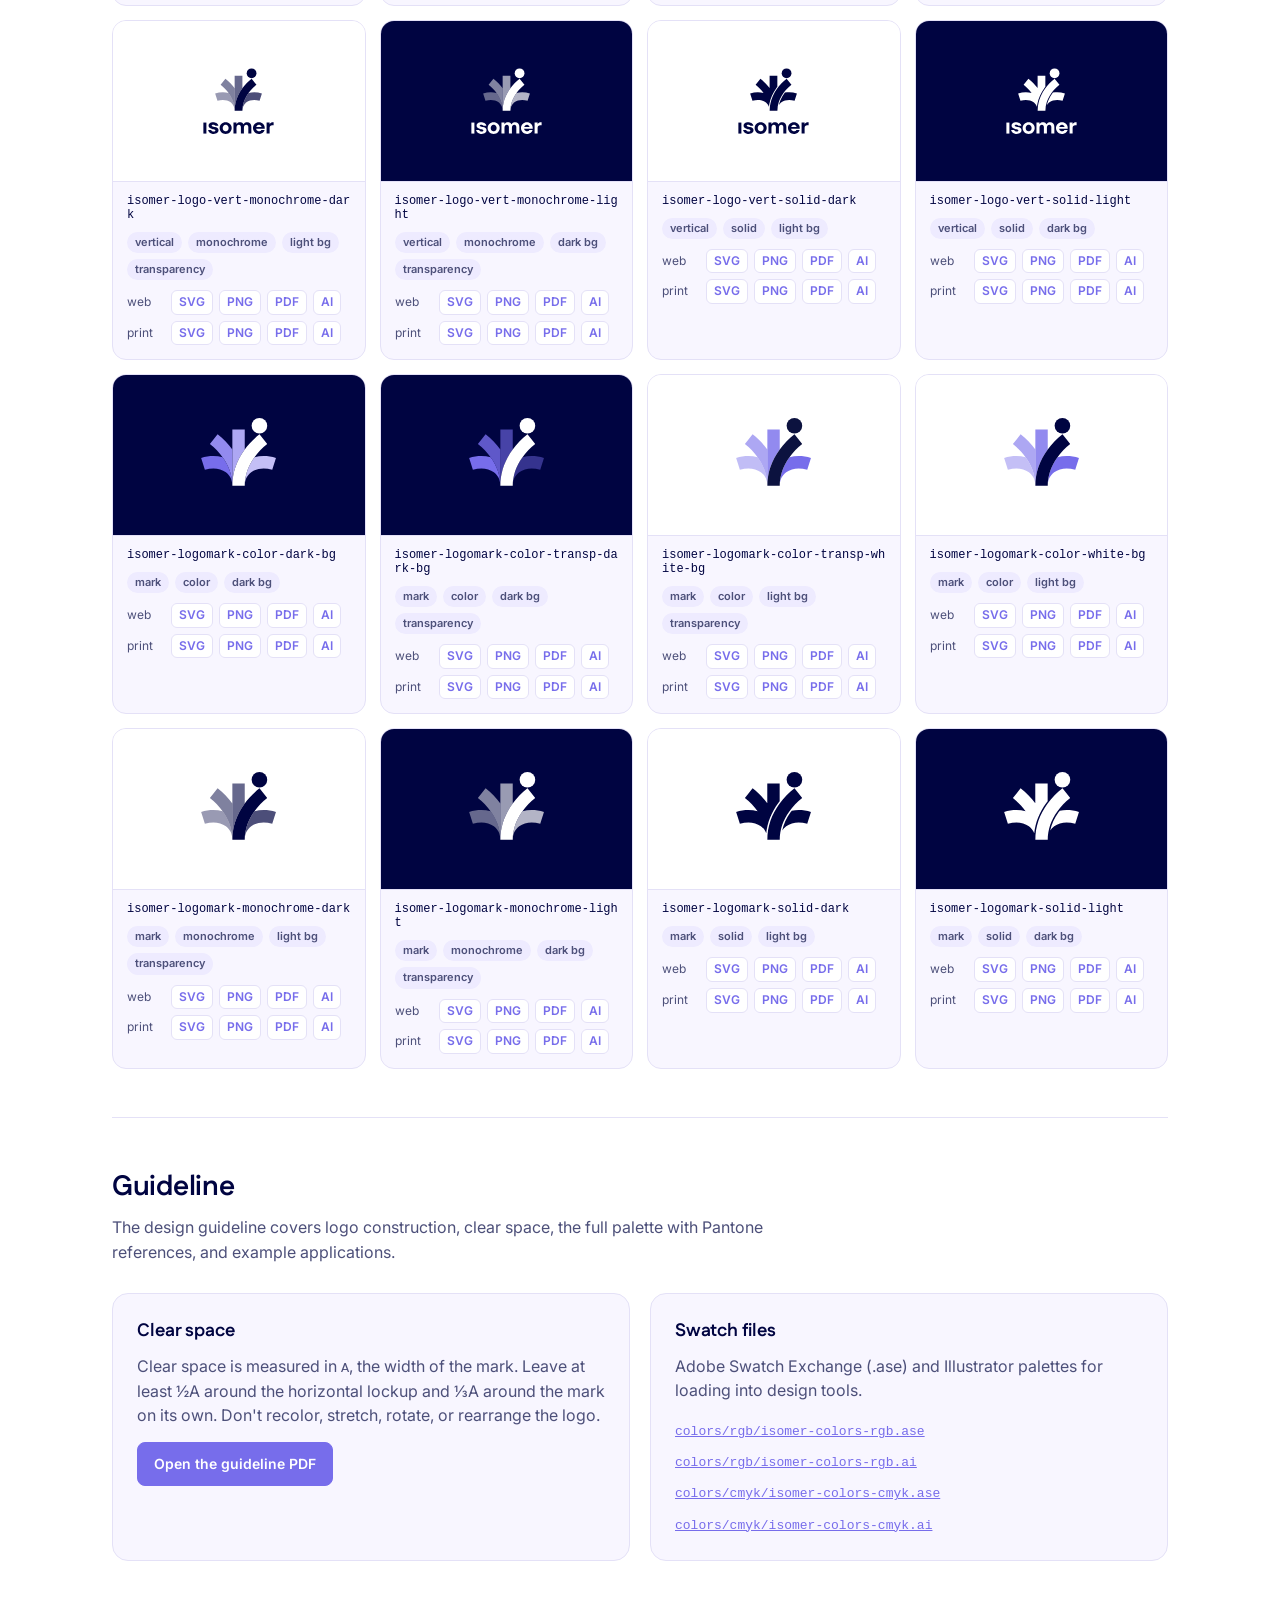
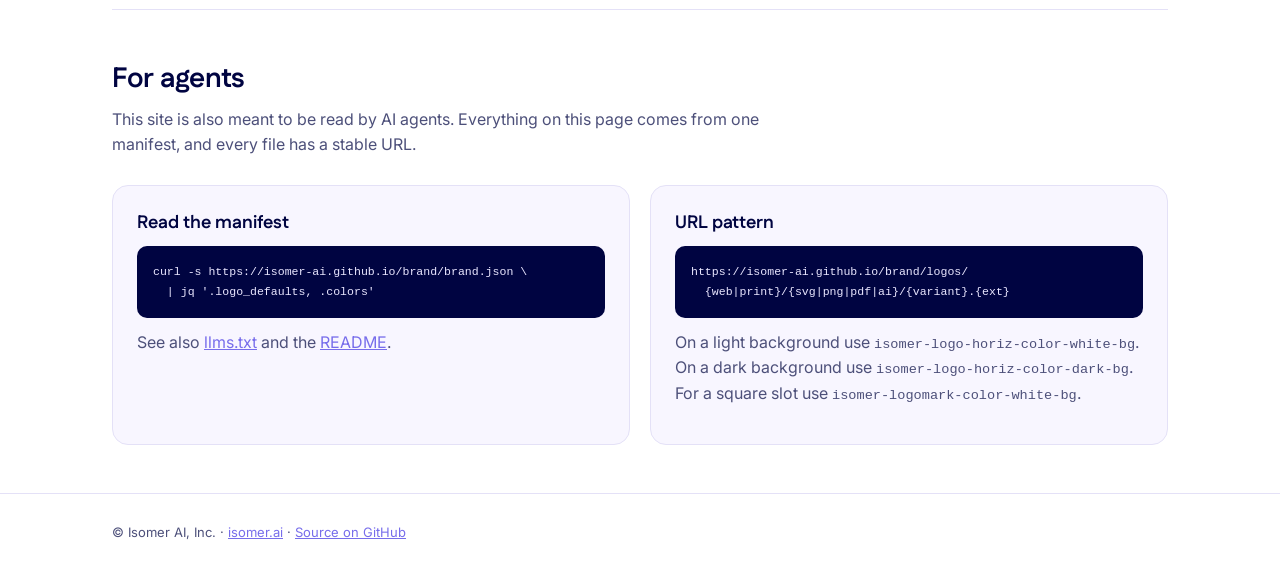
==== commit 0585d040: "Set titles in Fustat and body text in Inter across the brand Inter for body text was always part of " ====
--- a/index.html
+++ b/index.html
@@ -9,7 +9,7 @@
 <link rel="alternate" type="application/json" href="brand.json" title="Isomer brand manifest">
 <link rel="preconnect" href="https://fonts.googleapis.com">
 <link rel="preconnect" href="https://fonts.gstatic.com" crossorigin>
-<link href="https://fonts.googleapis.com/css2?family=Fustat:wght@300..800&display=swap" rel="stylesheet">
+<link href="https://fonts.googleapis.com/css2?family=Fustat:wght@200..800&family=Inter:wght@300..800&display=swap" rel="stylesheet">
 <style>
   :root {
     --blue: #000441;
@@ -59,11 +59,12 @@
     margin: 0;
     background: var(--bg);
     color: var(--ink);
-    font-family: "Fustat", system-ui, -apple-system, "Segoe UI", sans-serif;
+    font-family: "Inter", system-ui, -apple-system, "Segoe UI", sans-serif;
     font-size: 16px;
     line-height: 1.55;
   }
   a { color: var(--purple); }
+  h1, h2, h3, .type .aa.display { font-family: "Fustat", system-ui, -apple-system, "Segoe UI", sans-serif; }
   code, pre { font-family: ui-monospace, SFMono-Regular, Menlo, monospace; font-size: 0.85em; }
 
   .wrap { max-width: 1120px; margin: 0 auto; padding: 0 16px; }
@@ -117,7 +118,8 @@
   .tint-row button { flex: 1; min-width: 0; height: 56px; border: 0; cursor: pointer; font: 600 11px ui-monospace, Menlo, monospace; display: flex; align-items: flex-end; padding: 8px; }
 
   /* Type */
-  .type { display: grid; gap: 24px; grid-template-columns: 1fr; align-items: center; background: var(--surface); border: 1px solid var(--line); border-radius: 16px; padding: 28px; }
+  .type { display: grid; gap: 24px; grid-template-columns: 1fr; align-items: center; background: var(--surface); border: 1px solid var(--line); border-radius: 16px; padding: 28px; margin-top: 16px; }
+  .type .role { display: block; font-size: 13px; font-weight: 600; color: var(--muted); text-transform: uppercase; letter-spacing: 0.06em; margin-bottom: 8px; }
   @media (min-width: 720px) { .type { grid-template-columns: 200px 1fr; } }
   .type .aa { font-size: 120px; line-height: 1; font-weight: 500; color: var(--purple); }
   .type .glyphs { font-size: 20px; word-break: break-all; }
@@ -126,7 +128,7 @@
   /* Logos */
   .filters { display: flex; flex-wrap: wrap; gap: 8px; margin-bottom: 20px; }
   .filters .group { display: flex; gap: 4px; background: var(--surface); border: 1px solid var(--line); border-radius: 10px; padding: 4px; flex-wrap: wrap; }
-  .filters button { border: 0; background: transparent; color: var(--muted); font: 600 13px "Fustat", sans-serif; padding: 6px 10px; border-radius: 7px; cursor: pointer; }
+  .filters button { border: 0; background: transparent; color: var(--muted); font: 600 13px "Inter", sans-serif; padding: 6px 10px; border-radius: 7px; cursor: pointer; }
   .filters button[aria-pressed="true"] { background: var(--bg); color: var(--ink); box-shadow: 0 1px 2px rgba(0,4,65,.12); }
   .grid { display: grid; grid-template-columns: repeat(auto-fill, minmax(250px, 1fr)); gap: 14px; }
   .card { border: 1px solid var(--line); border-radius: 14px; overflow: hidden; background: var(--surface); display: flex; flex-direction: column; }
@@ -196,18 +198,32 @@
 
   <section id="type">
     <h2>Typography</h2>
-    <p class="lede">Fustat, free from <a href="https://fonts.google.com/specimen/Fustat">Google Fonts</a>, for everything from headlines to body copy.</p>
+    <p class="lede">Titles and headlines in <a href="https://fonts.google.com/specimen/Fustat">Fustat</a>; body text in <a href="https://fonts.google.com/specimen/Inter">Inter</a>. Both are free from Google Fonts.</p>
     <div class="type">
-      <div class="aa">Aa</div>
+      <div class="aa display">Aa</div>
       <div>
-        <div class="glyphs">ABCDEFGHIJKLMNOPQRSTUVWXYZ<br>abcdefghijklmnopqrstuvwxyz<br>0123456789 (!@#$%^&amp;*:;?,.)</div>
-        <div class="weights">
+        <span class="role">Titles · Fustat</span>
+        <div class="glyphs" style="font-family:'Fustat', sans-serif">ABCDEFGHIJKLMNOPQRSTUVWXYZ<br>abcdefghijklmnopqrstuvwxyz<br>0123456789 (!@#$%^&amp;*:;?,.)</div>
+        <div class="weights" style="font-family:'Fustat', sans-serif">
           <span style="font-weight:300">Light</span>
           <span style="font-weight:400">Regular</span>
           <span style="font-weight:500">Medium</span>
           <span style="font-weight:600">SemiBold</span>
           <span style="font-weight:700">Bold</span>
           <span style="font-weight:800">ExtraBold</span>
+        </div>
+      </div>
+    </div>
+    <div class="type">
+      <div class="aa" style="font-family:'Inter', sans-serif">Aa</div>
+      <div>
+        <span class="role">Body · Inter</span>
+        <div class="glyphs" style="font-family:'Inter', sans-serif">ABCDEFGHIJKLMNOPQRSTUVWXYZ<br>abcdefghijklmnopqrstuvwxyz<br>0123456789 (!@#$%^&amp;*:;?,.)</div>
+        <div class="weights" style="font-family:'Inter', sans-serif">
+          <span style="font-weight:400">Regular</span>
+          <span style="font-weight:500">Medium</span>
+          <span style="font-weight:600">SemiBold</span>
+          <span style="font-weight:700">Bold</span>
         </div>
       </div>
     </div>
